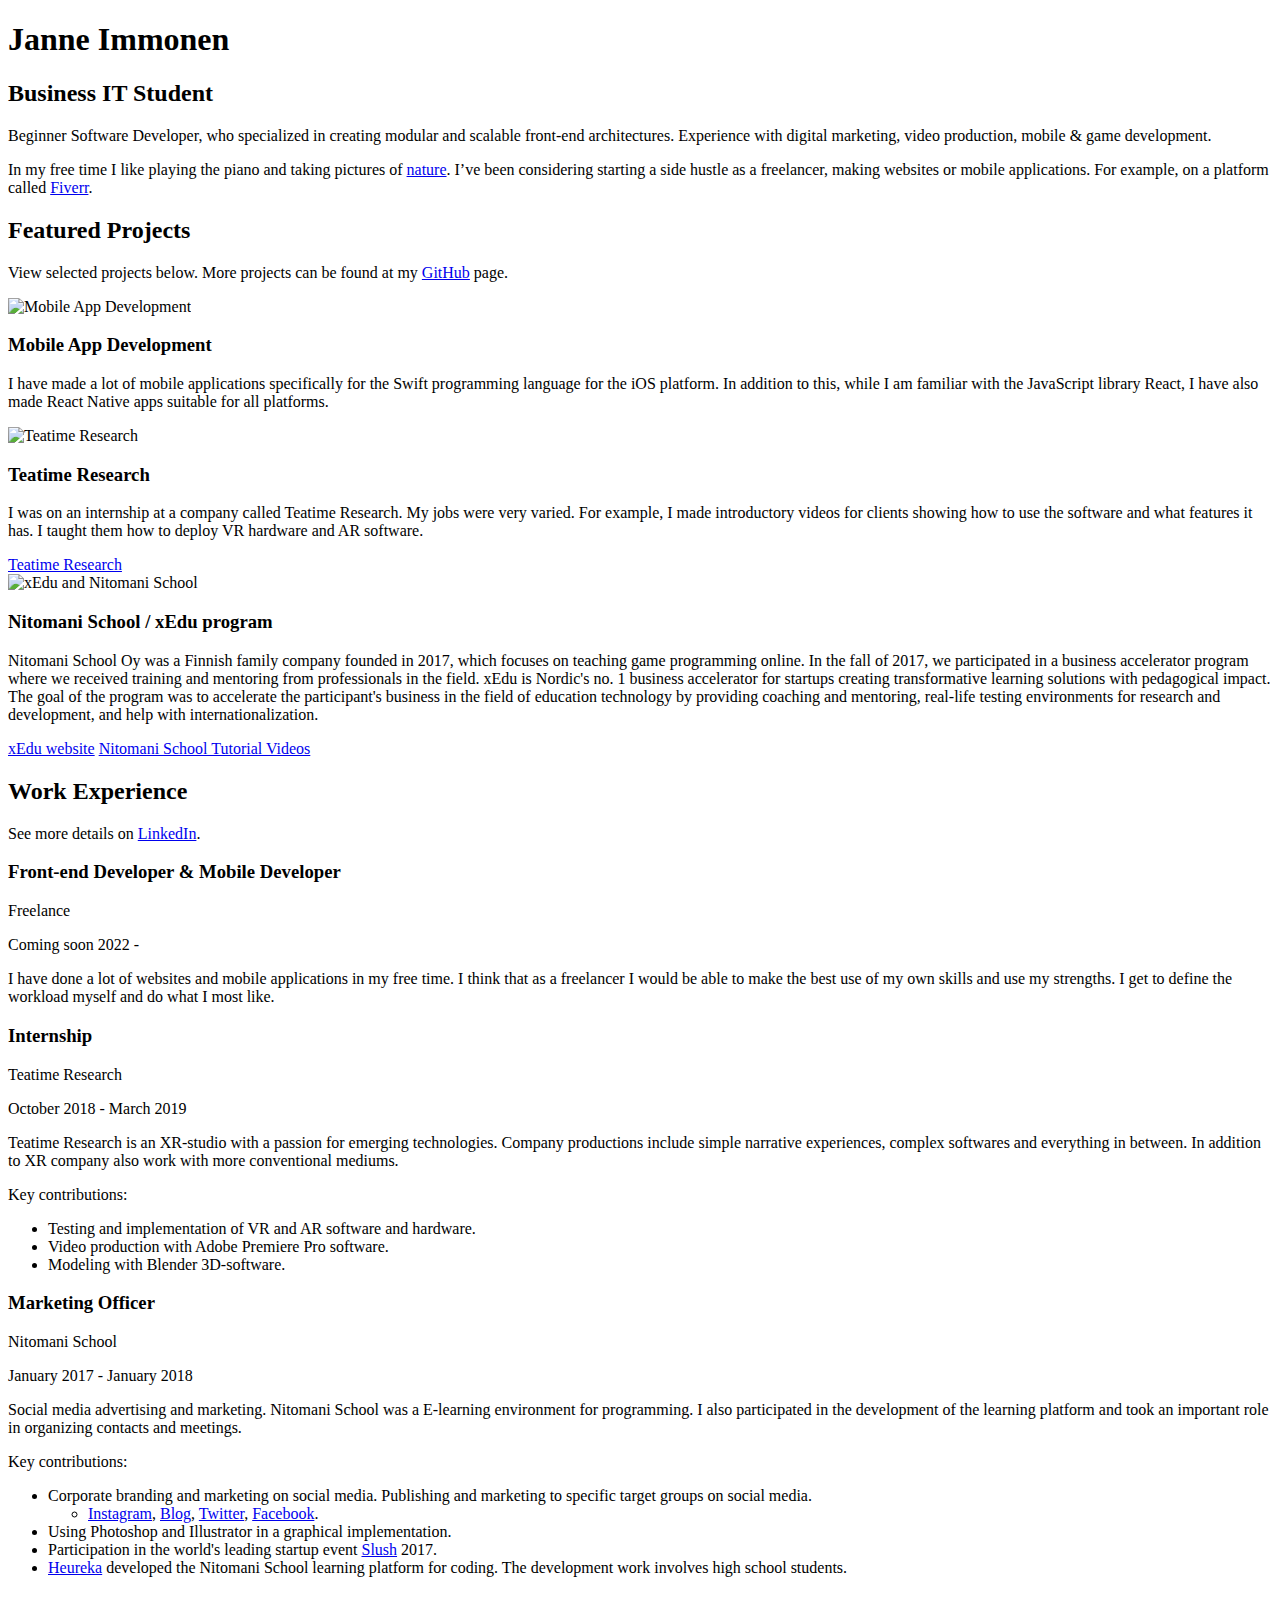
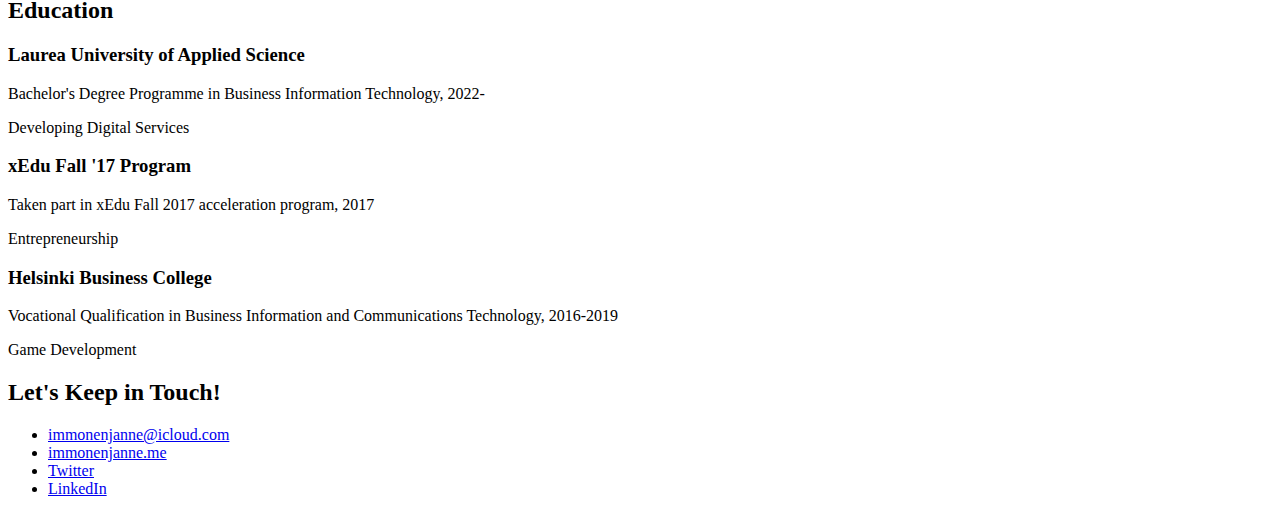
==== index.html @ cb7dd42b "Create index.html" ====
<!DOCTYPE html>
<html lang="en">
  <head>
    <meta charset="UTF-8" />
    <meta name="viewport" content="width=device-width, initial-scale=1.0" />
    <title>Janne Immonen | About Page</title>
    <link
      href="https://fonts.googleapis.com/css?family=Caveat|Montserrat:400,600&display=swap"
      rel="stylesheet"
    />
    <link rel="stylesheet" href="css/cv.css" />
  </head>
  <body>
    <main>
      <!-- ***************  ABOUT / PROFILE  **************** -->
      <header>
        <div class="content-wrap">
          <h1>Janne Immonen</h1>
          <h2>Business IT Student</h2>

          <p>
            Beginner Software Developer, who specialized in creating modular and
            scalable front-end architectures. Experience with digital marketing,
            video production, mobile & game development.
          </p>
          <p>
            In my free time I like playing the piano and taking pictures of
            <a href="gallery.html" target="_blank">nature</a>. I’ve been
            considering starting a side hustle as a freelancer, making websites
            or mobile applications. For example, on a platform called
            <a href="https://www.fiverr.com" target="_blank">Fiverr</a>.
          </p>
        </div>
      </header>

      <!-- ************ PROJECTS / PORTFOLIO  ************** -->
      <section class="projects">
        <div class="content-wrap divider">
          <h2>Featured Projects</h2>
          <p>
            View selected projects below. More projects can be found at my
            <a href="https://github.com/JanneImmonen" target="_blank">GitHub</a>
            page.
          </p>

          <!-- Project 1 -->
          <section class="project-item">
            <img src="images/mobile.png" alt="Mobile App Development" />
            <h3>Mobile App Development</h3>
            <p>
              I have made a lot of mobile applications specifically for the
              Swift programming language for the iOS platform. In addition to
              this, while I am familiar with the JavaScript library React, I
              have also made React Native apps suitable for all platforms.
            </p>
          </section>

          <!-- Project 2 -->
          <section class="project-item">
            <img src="images/teatime.jpeg" alt="Teatime Research" />
            <h3>Teatime Research</h3>
            <p>
              I was on an internship at a company called Teatime Research. My
              jobs were very varied. For example, I made introductory videos for
              clients showing how to use the software and what features it has.
              I taught them how to deploy VR hardware and AR software.
            </p>
            <a class="btn" href="https://teatimeresearch.com" target="_blank"
              >Teatime Research</a
            >
          </section>

          <!-- Project 3 -->
          <section class="project-item">
            <img src="images/nitomani.jpeg" alt="xEdu and Nitomani School" />
            <h3>Nitomani School / xEdu program</h3>
            <p>
              Nitomani School Oy was a Finnish family company founded in 2017,
              which focuses on teaching game programming online. In the fall of
              2017, we participated in a business accelerator program where we
              received training and mentoring from professionals in the field.
              xEdu is Nordic's no. 1 business accelerator for startups creating
              transformative learning solutions with pedagogical impact. The
              goal of the program was to accelerate the participant's business
              in the field of education technology by providing coaching and
              mentoring, real-life testing environments for research and
              development, and help with internationalization.
            </p>
            <a class="btn" href="https://www.xedu.co" target="_blank"
              >xEdu website</a
            >
            <a
              class="btn"
              href="https://www.youtube.com/channel/UCBWnaxPL60FbdYHNiVuwSeg/videos"
              target="_blank"
              >Nitomani School Tutorial Videos</a
            >
          </section>
        </div>
      </section>

      <!-- ****************  WORK EXPERIENCE  ******************** -->
      <section class="work-experience">
        <div class="content-wrap item-details divider">
          <h2>Work Experience</h2>
          <p>
            See more details on
            <a href="https://www.linkedin.com/in/janneimmonen/">LinkedIn</a>.
          </p>

          <!-- Job 1 -->
          <section class="job-item">
            <div class="job-details">
              <h3>Front-end Developer & Mobile Developer</h3>
              <p>Freelance</p>
              <p>Coming soon 2022 -</p>
            </div>
            <div class="job-summary">
              <p>
                I have done a lot of websites and mobile applications in my free
                time. I think that as a freelancer I would be able to make the
                best use of my own skills and use my strengths. I get to define
                the workload myself and do what I most like.
              </p>
            </div>
          </section>

          <!-- Job 2 -->
          <section class="job-item">
            <div class="job-details">
              <h3>Internship</h3>
              <p>Teatime Research</p>
              <p>October 2018 - March 2019</p>
            </div>
            <div class="job-summary">
              <p>
                Teatime Research is an XR-studio with a passion for emerging
                technologies. Company productions include simple narrative
                experiences, complex softwares and everything in between. In
                addition to XR company also work with more conventional mediums.
              </p>
              <p>Key contributions:</p>
              <ul>
                <li>
                  Testing and implementation of VR and AR software and hardware.
                </li>
                <li>Video production with Adobe Premiere Pro software.</li>
                <li>Modeling with Blender 3D-software.</li>
              </ul>
            </div>
          </section>

          <!-- Job 3 -->
          <section class="job-item">
            <div class="job-details">
              <h3>Marketing Officer</h3>
              <p>Nitomani School</p>
              <p>January 2017 - January 2018</p>
            </div>
            <div class="job-summary">
              <p>
                Social media advertising and marketing. Nitomani School was a
                E-learning environment for programming. I also participated in
                the development of the learning platform and took an important
                role in organizing contacts and meetings.
              </p>
              <p>Key contributions:</p>
              <ul>
                <li>
                  Corporate branding and marketing on social media. Publishing
                  and marketing to specific target groups on social media.
                  <ul>
                    <li>
                      <a href="https://www.instagram.com/nitomani.school/"
                        >Instagram</a
                      >, <a href="https://nitomanischool.blogspot.com">Blog</a>,
                      <a href="https://twitter.com/nitomanischool">Twitter</a>,
                      <a href="https://www.facebook.com/nitomanischool/"
                        >Facebook</a
                      >.
                    </li>
                  </ul>
                </li>
                <li>
                  Using Photoshop and Illustrator in a graphical implementation.
                </li>
                <li>
                  Participation in the world's leading startup event
                  <a href="https://www.slush.org">Slush</a> 2017.
                </li>
                <li>
                  <a
                    href="https://www.mynewsdesk.com/fi/heureka/pressreleases/virtuaalilaseja-robotiikkaa-ja-koodaamista-koululaiset-kehittaevaet-heurekassa-vaelineitae-tulevaisuuden-oppimiseen-2316171"
                    >Heureka</a
                  >
                  developed the Nitomani School learning platform for coding.
                  The development work involves high school students.
                </li>
              </ul>
            </div>
          </section>
        </div>
      </section>

      <!-- *************  EDUCATION & CERTIFICATIONS *********** -->
      <section class="education">
        <div class="content-wrap item-details">
          <h2>Education</h2>

          <section>
            <h3>Laurea University of Applied Science</h3>
            <p>
              Bachelor's Degree Programme in Business Information Technology,
              2022-
            </p>
            <p>Developing Digital Services</p>
          </section>

          <section>
            <h3>xEdu Fall '17 Program</h3>
            <p>Taken part in xEdu Fall 2017 acceleration program, 2017</p>
            <p>Entrepreneurship</p>
          </section>

          <section>
            <h3>Helsinki Business College</h3>
            <p>
              Vocational Qualification in Business Information and
              Communications Technology, 2016-2019
            </p>
            <p>Game Development</p>
          </section>
        </div>
      </section>

      <!-- ************  CONTACT INFO / SOCIAL MEDIA  ************ -->
      <footer>
        <div class="content-wrap">
          <h2>Let's Keep in Touch!</h2>

          <!-- Social media and contact links. Add or remove any networks. -->
          <ul class="contact-list">
            <li>
              <a href="mailto:immonenjanne@icloud.com"
                >immonenjanne@icloud.com</a
              >
            </li>
            <li>
              <a href="https://immonenjanne.me" target="_blank"
                >immonenjanne.me</a
              >
            </li>
            <li>
              <a href="http://twitter.com/immonenjanne" target="_blank"
                >Twitter</a
              >
            </li>
            <li>
              <a
                href="https://www.linkedin.com/in/janneimmonen/"
                target="_blank"
                >LinkedIn</a
              >
            </li>
          </ul>
        </div>
      </footer>
    </main>
  </body>
</html>
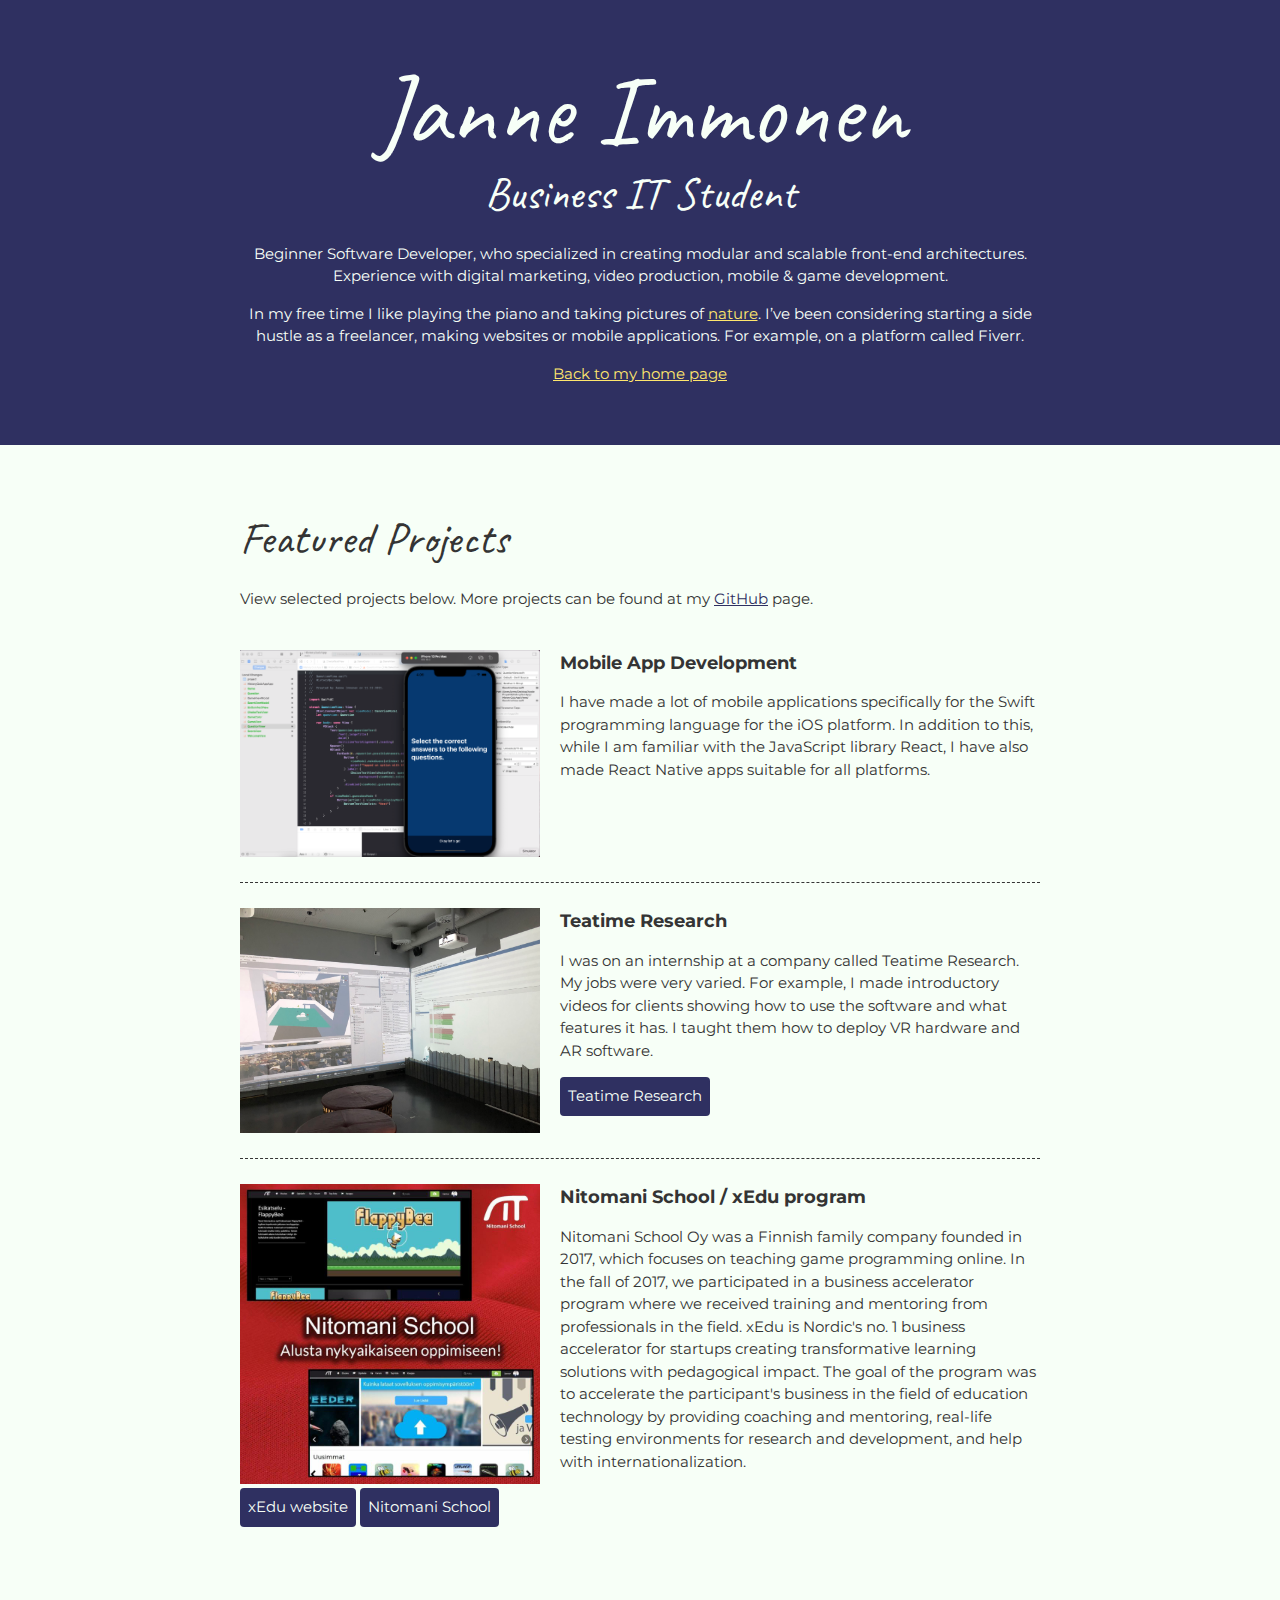
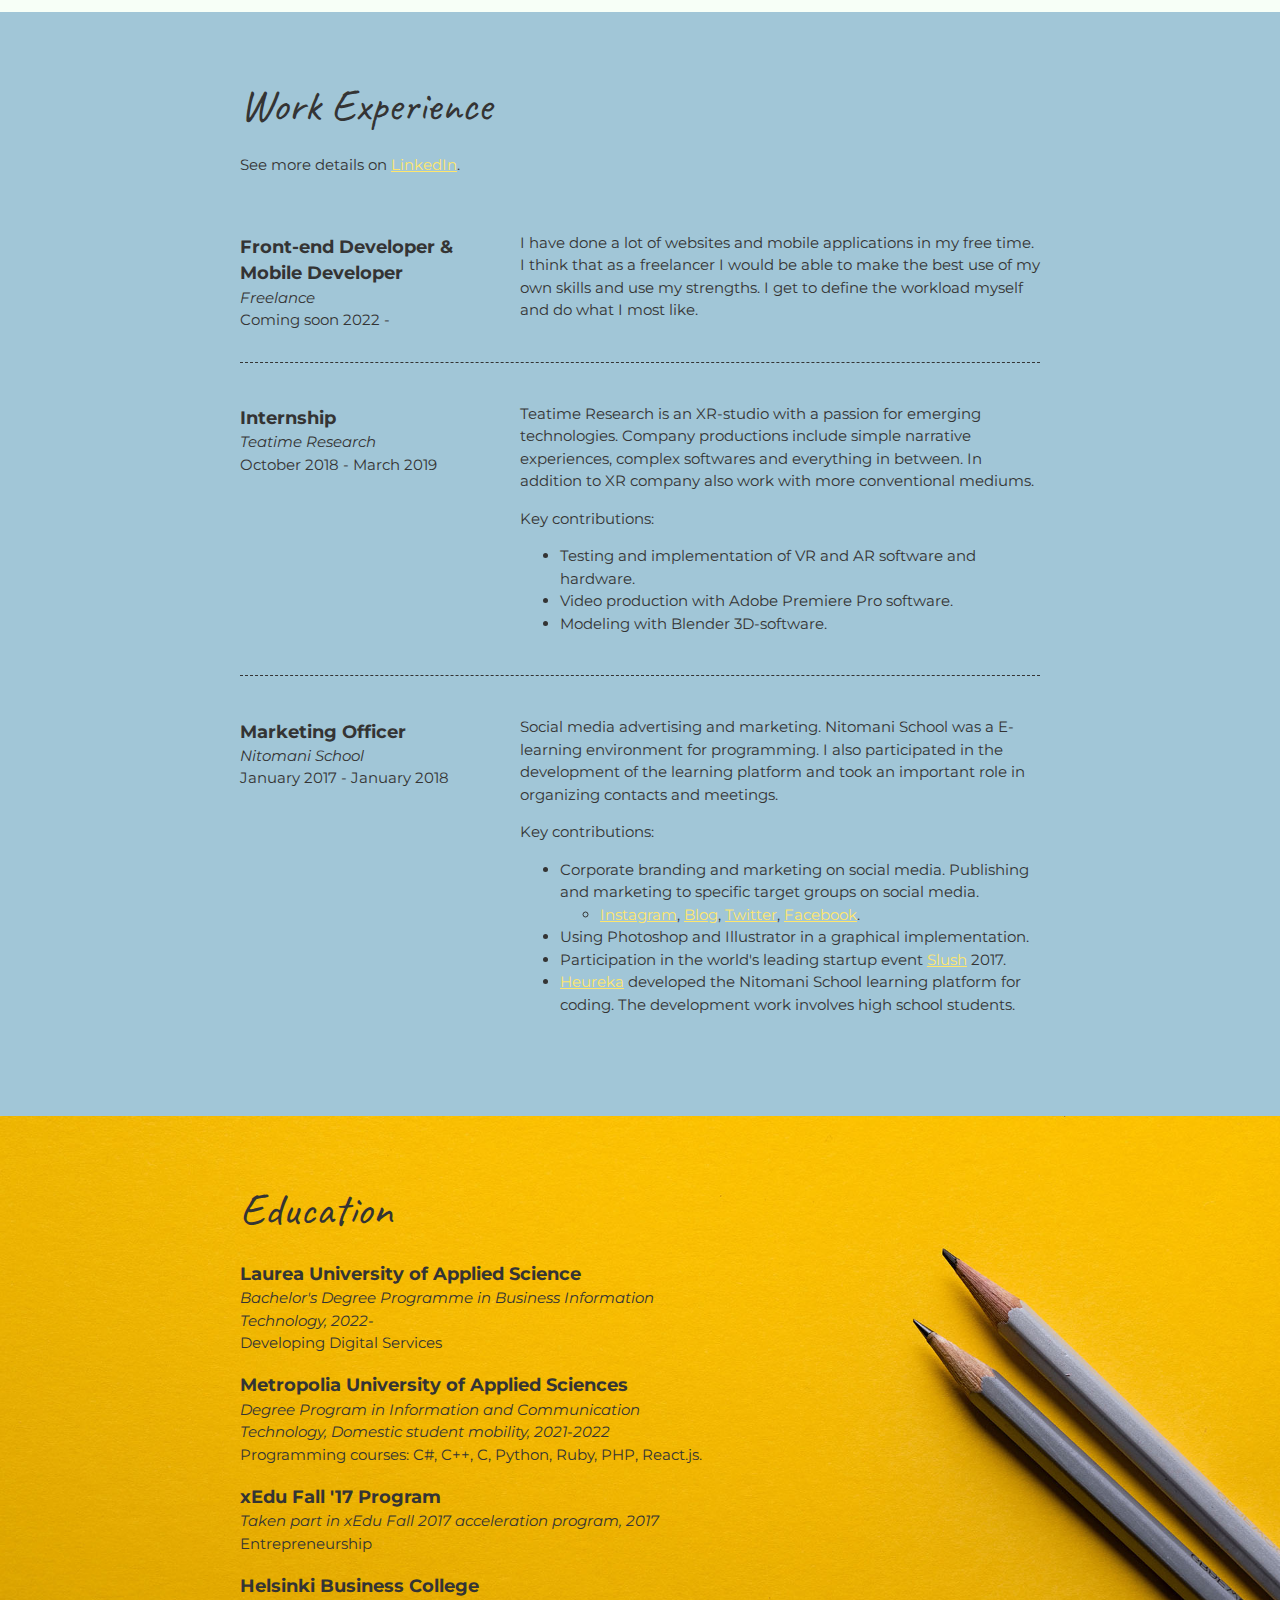
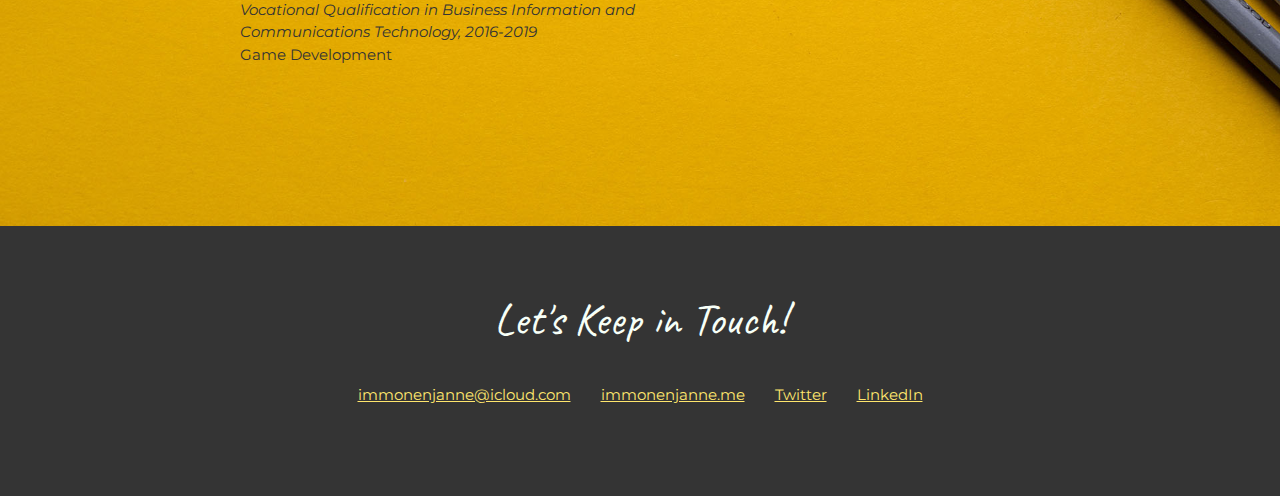
==== commit 6b13f3c8: "Update index.html" ====
--- a/index.html
+++ b/index.html
@@ -5,7 +5,7 @@
     <meta name="viewport" content="width=device-width, initial-scale=1.0" />
     <title>Janne Immonen | About Page</title>
     <link
-      href="https://fonts.googleapis.com/css?family=Caveat|Montserrat:400,600&display=swap"
+      href="https://fonts.googleapis.com/css2?family=Caveat:wght@400;600&family=Montserrat:wght@400;600&display=swap"
       rel="stylesheet"
     />
     <link rel="stylesheet" href="css/cv.css" />
@@ -27,9 +27,11 @@
             In my free time I like playing the piano and taking pictures of
             <a href="gallery.html" target="_blank">nature</a>. I’ve been
             considering starting a side hustle as a freelancer, making websites
-            or mobile applications. For example, on a platform called
-            <a href="https://www.fiverr.com" target="_blank">Fiverr</a>.
-          </p>
+            or mobile applications. For example, on a platform called Fiverr.
+          </p>
+          <a class="btn" href="https://www.immonenjanne.me/">
+            Back to my home page
+          </a>
         </div>
       </header>
 
@@ -93,7 +95,7 @@
               class="btn"
               href="https://www.youtube.com/channel/UCBWnaxPL60FbdYHNiVuwSeg/videos"
               target="_blank"
-              >Nitomani School Tutorial Videos</a
+              >Nitomani School</a
             >
           </section>
         </div>
@@ -217,6 +219,15 @@
           </section>
 
           <section>
+            <h3>Metropolia University of Applied Sciences</h3>
+            <p>
+              Degree Program in Information and Communication Technology,
+              Domestic student mobility, 2021-2022
+            </p>
+            <p>Programming courses: C#, C++, C, Python, Ruby, PHP, React.js.</p>
+          </section>
+
+          <section>
             <h3>xEdu Fall '17 Program</h3>
             <p>Taken part in xEdu Fall 2017 acceleration program, 2017</p>
             <p>Entrepreneurship</p>
--- a/css/cv.css
+++ b/css/cv.css
@@ -0,0 +1,167 @@
+html {
+  box-sizing: border-box;
+}
+*,
+*:before,
+*:after {
+  box-sizing: inherit;
+}
+body {
+  color: #343434;
+  margin: 0;
+  padding: 0;
+  font-family: "Montserrat", sans-serif;
+  font-size: 15px;
+  line-height: 1.5;
+}
+img {
+  width: 300px;
+}
+a {
+  color: #ffe66d;
+}
+a:hover {
+  text-decoration: none;
+}
+h1 {
+  font-size: 100px;
+  line-height: 1;
+}
+h2 {
+  font-size: 45px;
+}
+h1,
+h2 {
+  font-family: "Caveat", cursive;
+  font-weight: 400;
+  margin: 0;
+}
+.content-wrap {
+  max-width: 800px;
+  width: 85%;
+  margin: 0 auto;
+  padding: 60px 0;
+}
+h3 {
+  margin-bottom: 0;
+}
+.item-details h3 + p {
+  font-style: italic;
+}
+.item-details h3 ~ p {
+  margin: 0;
+}
+.divider > section {
+  border-bottom: 1px dashed #343434;
+  padding: 25px 0;
+}
+.divider > section:last-of-type {
+  border-bottom: none;
+}
+
+/* Profile
+------------------------------------*/
+header {
+  background: #2f3061;
+  color: #f7fff7;
+}
+
+/* Projects
+------------------------------------*/
+.projects {
+  background: #f7fff7;
+}
+.projects a {
+  color: #2f3061;
+}
+.projects .btn {
+  color: #f7fff7;
+  background: #2f3061;
+  text-decoration: none;
+  padding: 8px;
+  border-radius: 4px;
+  display: inline-block;
+}
+.projects .btn:hover {
+  background: rgba(47, 48, 97, 80%);
+}
+.project-item {
+  overflow: hidden;
+}
+.project-item h3 {
+  margin-top: 0;
+}
+
+/* Work Experience
+------------------------------------*/
+.work-experience {
+  background: #a1c6d7;
+}
+
+/* Education
+------------------------------------*/
+.education {
+  background-image: url(../images/pens.jpg);
+  background-size: cover;
+  background-position: top right;
+  padding-bottom: 100px;
+}
+.education p {
+  width: 60%;
+}
+
+/* Contact Info
+------------------------------------*/
+footer {
+  background: #343434;
+  color: #f7fff7;
+}
+.contact-list {
+  list-style-type: none;
+  padding: 0;
+}
+.contact-list a {
+  padding: 15px;
+  display: inline-block;
+}
+
+/* Responsive
+------------------------------------*/
+@media screen and (min-width: 750px) {
+  header,
+  footer {
+    text-align: center;
+  }
+  .project-item img {
+    float: left;
+    margin-right: 20px;
+  }
+
+  .job-item {
+    display: grid;
+    grid-template-columns: 1fr 2fr;
+    column-gap: 20px;
+  }
+  .contact-list {
+    display: flex;
+    justify-content: center;
+  }
+}
+
+@media screen and (max-width: 749px) {
+  h1 {
+    font-size: 75px;
+    line-height: 0.9;
+    margin-bottom: 20px;
+  }
+  h2 {
+    line-height: 1;
+  }
+  .contact-list a {
+    padding: 5px;
+  }
+  .education {
+    background-image: none;
+    background-color: rgb(233, 177, 35);
+  }
+}
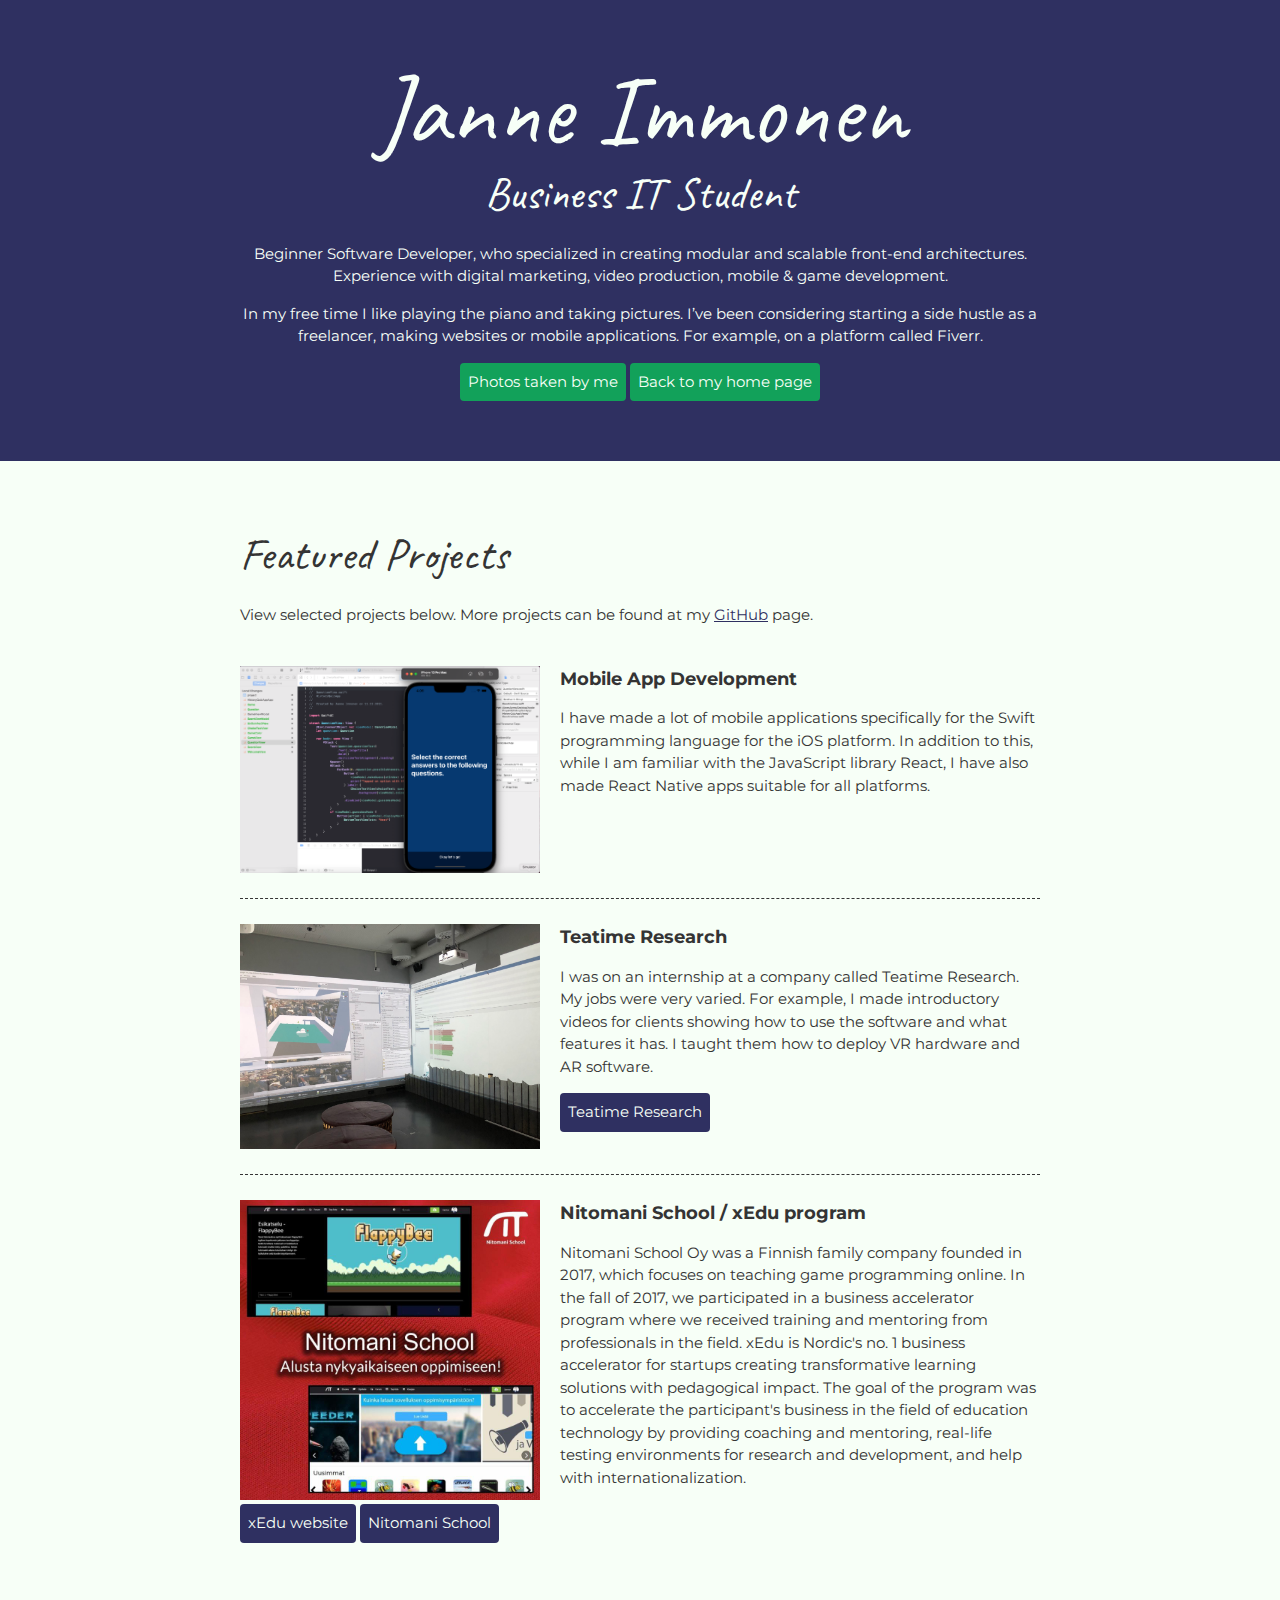
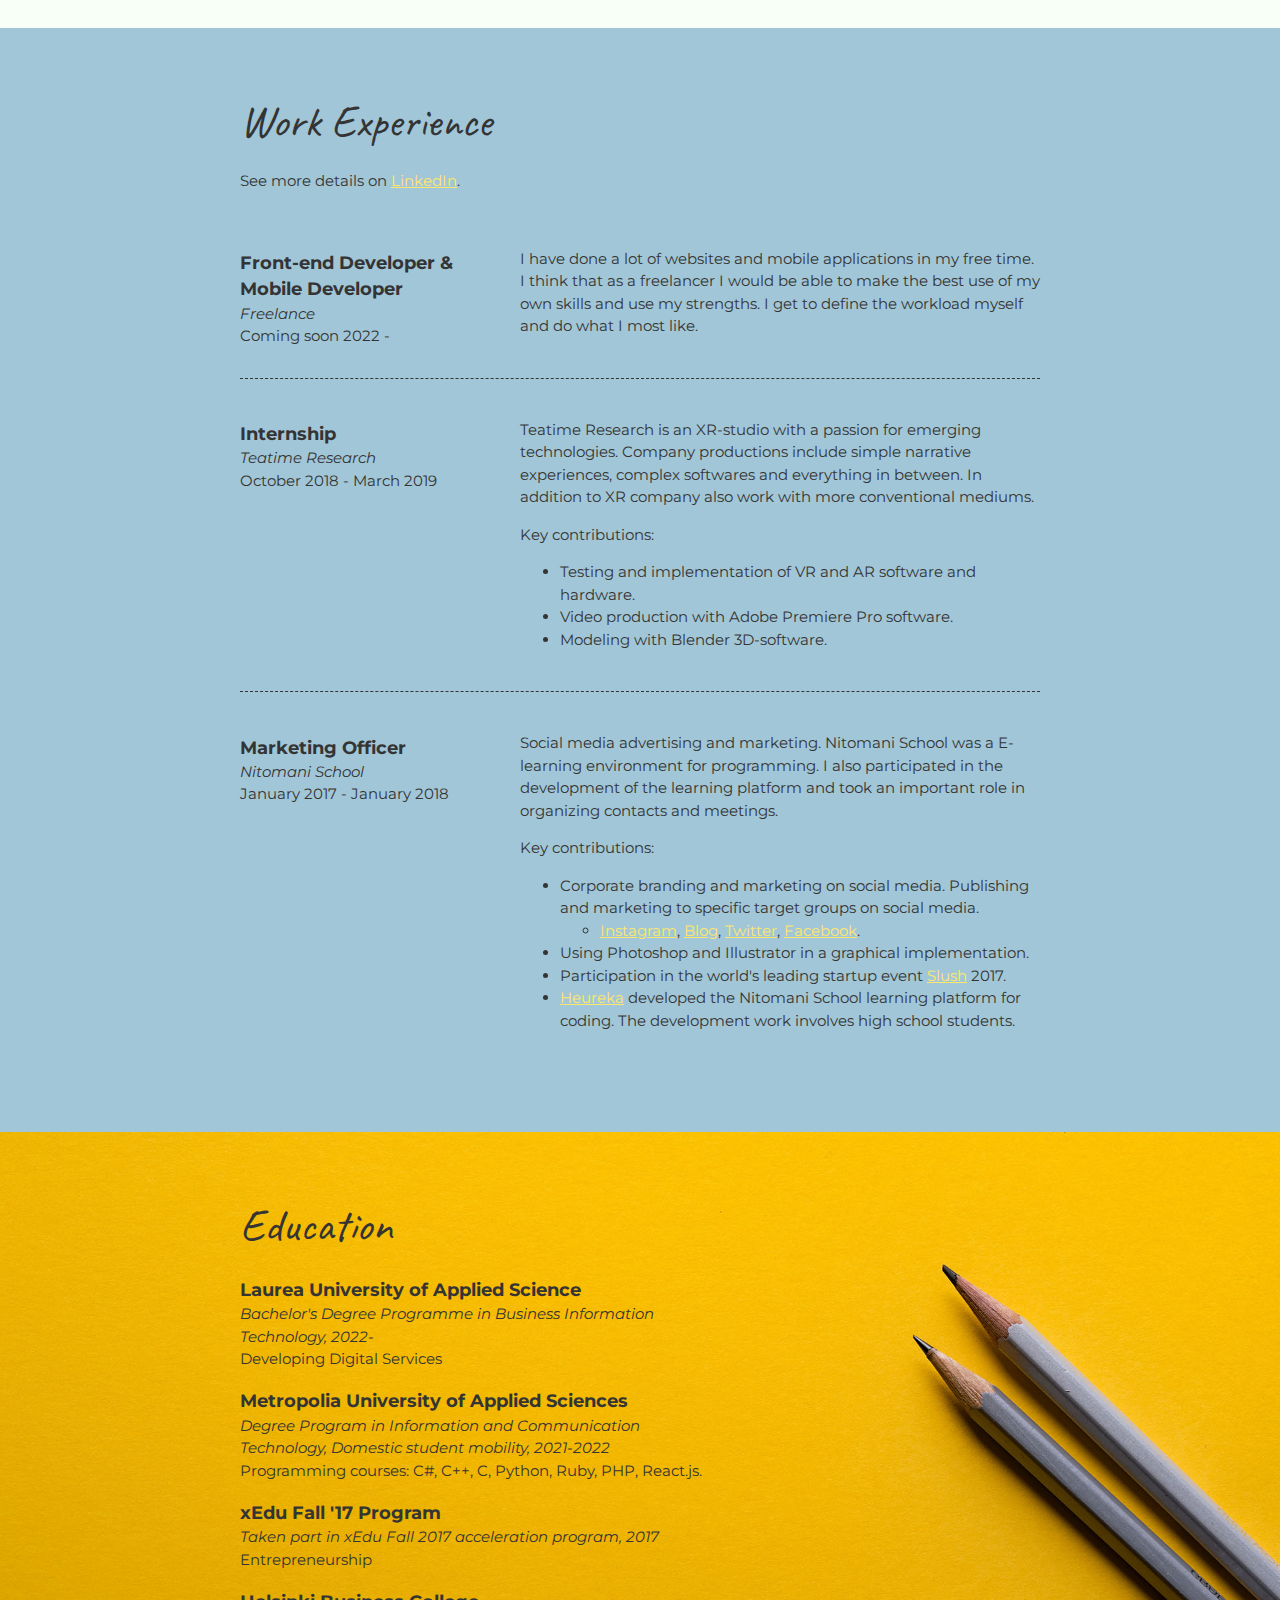
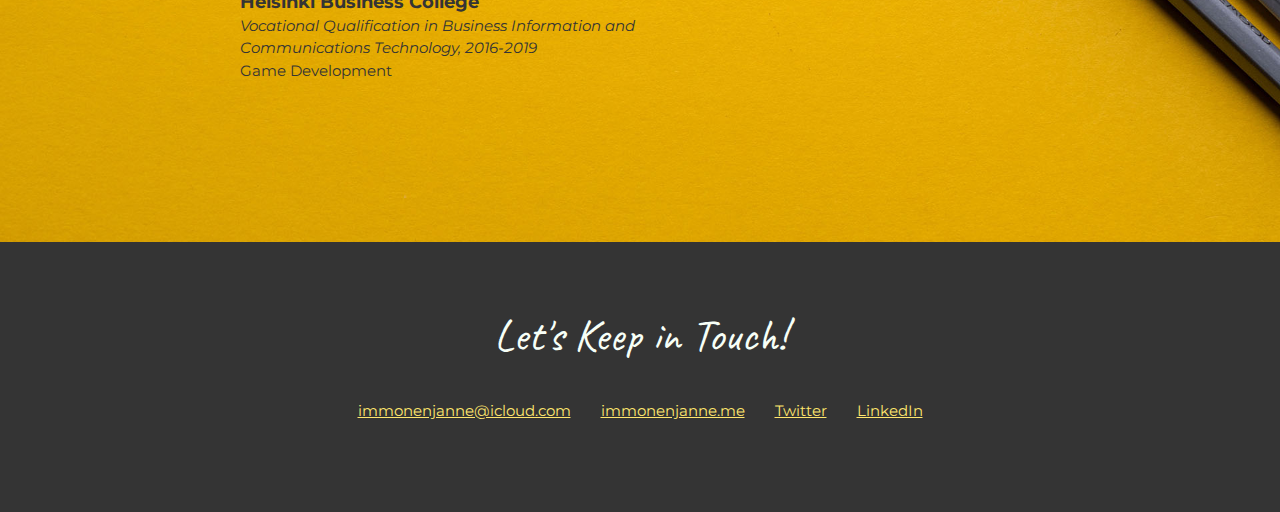
==== commit b72449c6: "Update index.html" ====
--- a/index.html
+++ b/index.html
@@ -5,7 +5,7 @@
     <meta name="viewport" content="width=device-width, initial-scale=1.0" />
     <title>Janne Immonen | About Page</title>
     <link
-      href="https://fonts.googleapis.com/css2?family=Caveat:wght@400;600&family=Montserrat:wght@400;600&display=swap"
+      href="https://fonts.googleapis.com/css2?family=Caveat:wght@400;600&amp;family=Montserrat:wght@400;600&amp;display=swap"
       rel="stylesheet"
     />
     <link rel="stylesheet" href="css/cv.css" />
@@ -17,18 +17,20 @@
         <div class="content-wrap">
           <h1>Janne Immonen</h1>
           <h2>Business IT Student</h2>
-
           <p>
             Beginner Software Developer, who specialized in creating modular and
             scalable front-end architectures. Experience with digital marketing,
-            video production, mobile & game development.
-          </p>
-          <p>
-            In my free time I like playing the piano and taking pictures of
-            <a href="gallery.html" target="_blank">nature</a>. I’ve been
-            considering starting a side hustle as a freelancer, making websites
-            or mobile applications. For example, on a platform called Fiverr.
-          </p>
+            video production, mobile &amp; game development.
+          </p>
+          <p>
+            In my free time I like playing the piano and taking pictures. I’ve
+            been considering starting a side hustle as a freelancer, making
+            websites or mobile applications. For example, on a platform called
+            Fiverr.
+          </p>
+          <a class="btn" href="gallery.html" target="_blank"
+            >Photos taken by me</a
+          >
           <a class="btn" href="https://www.immonenjanne.me/">
             Back to my home page
           </a>
@@ -113,7 +115,7 @@
           <!-- Job 1 -->
           <section class="job-item">
             <div class="job-details">
-              <h3>Front-end Developer & Mobile Developer</h3>
+              <h3>Front-end Developer &amp; Mobile Developer</h3>
               <p>Freelance</p>
               <p>Coming soon 2022 -</p>
             </div>
--- a/css/cv.css
+++ b/css/cv.css
@@ -64,6 +64,17 @@
 header {
   background: #2f3061;
   color: #f7fff7;
+}
+.content-wrap .btn {
+  color: #f7fff7;
+  background: #12a15a;
+  text-decoration: none;
+  padding: 8px;
+  border-radius: 4px;
+  display: inline-block;
+}
+.content-wrap .btn:hover {
+  background: rgba(27, 138, 77, 0.8);
 }
 
 /* Projects
